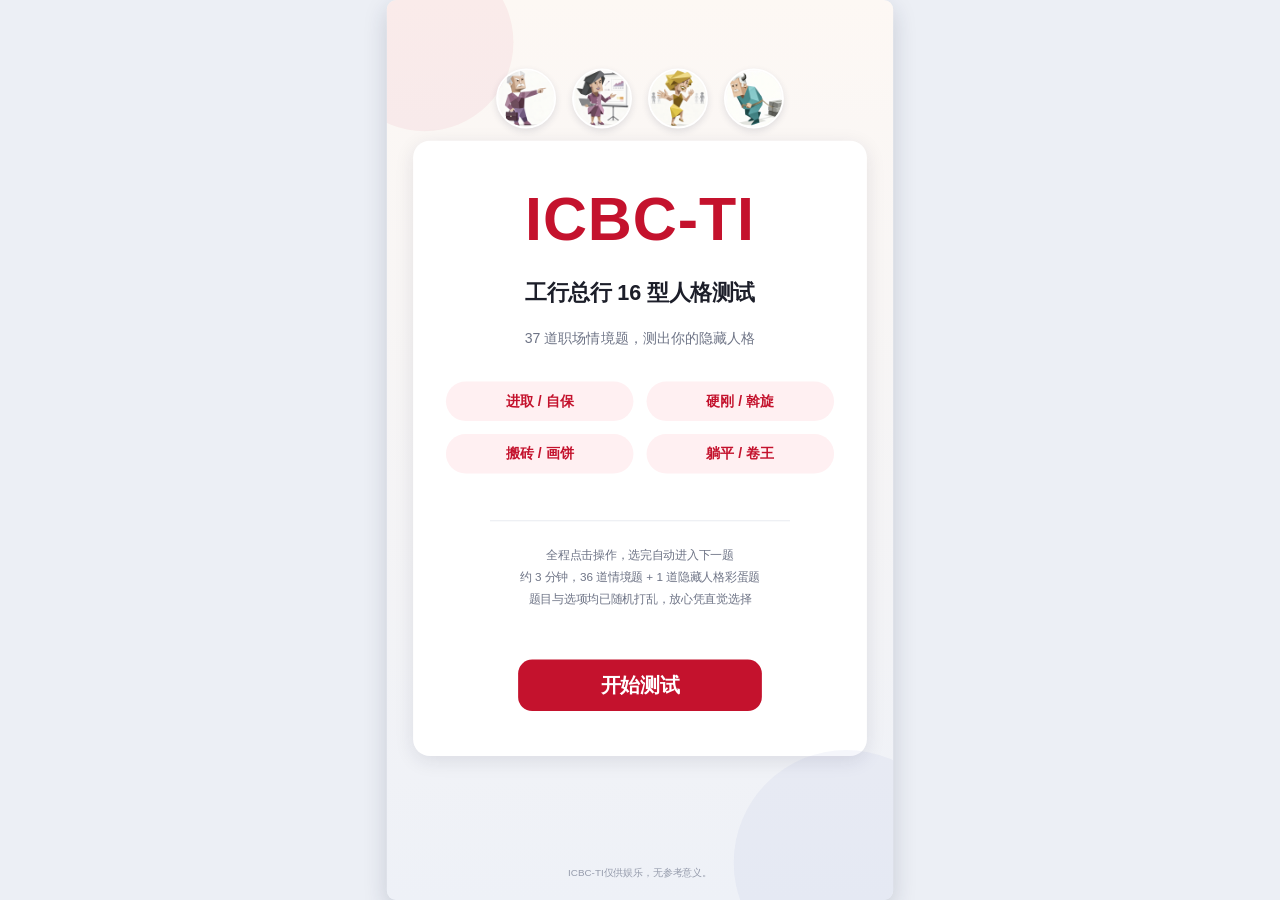
==== web/index.html @ fc636b25 "ICBC-TI" ====
<!DOCTYPE html>
<html lang="zh-CN">
<head>
<meta charset="utf-8">
<meta name="viewport" content="width=device-width, initial-scale=1, maximum-scale=1, user-scalable=no, viewport-fit=cover">
<title>ICBC-TI 人格测试 · 工行总行16型人格</title>
<meta name="description" content="37 道职场情境题，测出你在工行的隐藏人格。">
<meta property="og:title" content="ICBC-TI 人格测试 · 工行总行16型人格">
<meta property="og:description" content="37 道职场情境题，测出你的隐藏人格。">
<meta property="og:image" content="images/未来行长.png">
<link rel="stylesheet" href="css/style.css">
</head>
<body>

<div id="viewport">
  <div id="stage">

    <!-- 开始页 -->
    <section id="screen-start" class="screen">
      <div class="avatar-row" id="avatar-row"></div>
      <div class="start-card">
        <div class="start-title">ICBC-TI</div>
        <div class="start-sub">工行总行 16 型人格测试</div>
        <div class="start-desc">37 道职场情境题，测出你的隐藏人格</div>
        <div class="chip-row" id="chip-row"></div>
        <div class="start-divider"></div>
        <div class="start-tips">
          全程点击操作，选完自动进入下一题<br>
          约 3 分钟，36 道情境题 + 1 道隐藏人格彩蛋题<br>
          题目与选项均已随机打乱，放心凭直觉选择
        </div>
        <button class="btn-start" id="btn-start">开始测试</button>
      </div>
      <div class="disclaimer"></div>
    </section>

    <!-- 答题页 -->
    <section id="screen-quiz" class="screen">
      <div class="q-top">
        <div class="q-meta">
          <span class="q-index" id="q-index">第 1 / 37 题</span>
          <span id="q-done">已完成 0 / 37</span>
        </div>
        <div class="bar"><div id="q-progress-fill"></div></div>
      </div>

      <div class="qcard">
        <div class="pill-row">
          <span class="pill" id="q-index-pill">第 1 / 37 题</span>
          <span class="pill pill-gold" id="q-tag">隐藏人格彩蛋</span>
        </div>
        <div id="q-text"></div>
      </div>

      <div class="q-options" id="q-options"></div>
      <div class="q-hint" id="q-hint">点击选项即刻作答，选择后自动进入下一题</div>
      <div class="disclaimer"></div>
    </section>

    <!-- 报告页 -->
    <section id="screen-report" class="screen">
      <div id="report-card"></div>
      <div class="report-actions">
        <button class="btn btn-primary" id="btn-export">导出报告</button>
        <button class="btn btn-ghost" id="btn-again">再测一次</button>
      </div>
      <div class="disclaimer"></div>
    </section>

  </div>
</div>

<!-- 海报预览 / 保存 -->
<div id="share-layer">
  <img id="share-img" alt="ICBC-TI 人格报告">
  <div class="share-actions">
    <button class="btn btn-primary" id="btn-save">下载图片</button>
    <button class="btn btn-ghost" id="btn-share-close">关闭</button>
  </div>
  <div class="share-tip">微信内若无法下载，请长按上方图片保存到相册</div>
</div>

<div id="toast"></div>

<script src="js/data.js"></script>
<script src="js/poster.js"></script>
<script src="js/app.js"></script>
</body>
</html>
---- web/css/style.css ----
/* ICBC-TI 人格测试 · 网页版样式
 * 逻辑画布 1080x1920（9:16），整体等比缩放适配手机与电脑
 */
* { box-sizing: border-box; -webkit-tap-highlight-color: transparent; }

html, body {
  margin: 0;
  padding: 0;
  height: 100%;
  overflow: hidden;
  background: #ECEFF5;
  color: #1C1E29;
  font-family: "PingFang SC", "Microsoft YaHei", "Hiragino Sans GB",
    "Heiti SC", "Source Han Sans SC", "Noto Sans CJK SC", sans-serif;
  overscroll-behavior: none;
}

#viewport {
  position: fixed;
  left: 0; right: 0; top: 0; bottom: 0;
  display: flex;
  align-items: center;
  justify-content: center;
}

#stage {
  position: relative;
  flex: 0 0 auto;
  width: 1080px;
  height: 1920px;
  transform-origin: center center;
  background: linear-gradient(180deg, #FDF8F4 0%, #EEF1F7 100%);
  overflow: hidden;
  border-radius: 20px;
  box-shadow: 0 18px 50px rgba(30, 40, 70, 0.18);
}

#stage::before, #stage::after {
  content: '';
  position: absolute;
  border-radius: 50%;
  pointer-events: none;
}
#stage::before { left: -110px; top: -100px; width: 380px; height: 380px; background: rgba(196, 18, 45, .05); }
#stage::after { right: -140px; bottom: -160px; width: 480px; height: 480px; background: rgba(60, 90, 180, .05); }

.screen { position: absolute; left: 0; right: 0; top: 0; bottom: 0; display: none; flex-direction: column; }
.screen.active { display: flex; }

.disclaimer {
  position: absolute;
  left: 0; right: 0; bottom: 44px;
  text-align: center;
  font-size: 21px;
  color: #969CAC;
}

/* ---------------------------------------------------------- 开始页 */

#screen-start { align-items: center; }

.avatar-row { margin-top: 146px; display: flex; gap: 34px; }
.avatar {
  width: 128px; height: 128px;
  border-radius: 50%;
  border: 4px solid #fff;
  background: #fff;
  object-fit: cover;
  box-shadow: 0 6px 16px rgba(30, 40, 70, .12);
}

.start-card {
  margin-top: 26px;
  width: 968px;
  background: #fff;
  border-radius: 36px;
  padding: 96px 40px 96px;
  text-align: center;
  box-shadow: 0 10px 40px rgba(26, 32, 56, .10);
}

.start-title { font-size: 130px; font-weight: 800; color: #C4122D; line-height: 1.1; letter-spacing: 2px; }
.start-sub { margin-top: 56px; font-size: 46px; font-weight: 700; }
.start-desc { margin-top: 44px; font-size: 30px; color: #6E7486; }

.chip-row { margin-top: 72px; display: flex; flex-wrap: wrap; gap: 28px; justify-content: center; }
.chip {
  width: 400px; height: 84px; line-height: 84px;
  border-radius: 42px;
  background: #FFF0F2;
  color: #C4122D;
  font-size: 30px; font-weight: 700;
}

.start-divider { margin: 100px auto 0; width: 640px; height: 2px; background: #E7E9F0; }
.start-tips { margin-top: 48px; font-size: 25px; color: #6E7486; line-height: 1.9; }

.btn-start {
  margin-top: 104px;
  width: 520px; height: 110px;
  border: none;
  border-radius: 30px;
  background: #C4122D;
  color: #fff;
  font-size: 42px; font-weight: 700;
  font-family: inherit;
  cursor: pointer;
}
.btn-start:active { background: #A30C24; }

/* ---------------------------------------------------------- 答题页 */

#screen-quiz { padding: 0 56px; justify-content: center; }

.q-meta { display: flex; align-items: center; justify-content: space-between; font-size: 23px; color: #6E7486; }
.q-meta .q-index { font-size: 28px; font-weight: 700; color: #1C1E29; }

.bar { margin-top: 26px; height: 14px; border-radius: 7px; background: #E6E9F1; overflow: hidden; }
#q-progress-fill { height: 100%; width: 0; background: #C4122D; border-radius: 7px; transition: width .25s ease; }

.qcard {
  margin-top: 52px;
  background: #fff;
  border-radius: 32px;
  padding: 30px 44px 44px;
  box-shadow: 0 10px 40px rgba(26, 32, 56, .10);
}
.pill-row { display: flex; gap: 16px; }
.pill { height: 44px; line-height: 44px; padding: 0 22px; border-radius: 22px; background: #FFF0F2; color: #C4122D; font-size: 23px; font-weight: 700; }
.pill-gold { background: #FFF7E6; color: #B07808; font-size: 21px; }

#q-text { margin-top: 34px; font-size: 40px; font-weight: 700; line-height: 1.35; }

.q-options { margin-top: 44px; }
.option {
  position: relative;
  display: flex;
  align-items: center;
  height: 170px;
  padding: 0 48px;
  margin-bottom: 30px;
  background: #F8F9FC;
  border: 3px solid #DEE2EB;
  border-radius: 28px;
  cursor: pointer;
  transition: background .12s, border-color .12s, box-shadow .12s;
}
.q-options.bonus .option { height: 150px; }
.q-options.bonus .opt-text { font-size: 31px; }

.option.selected { background: #C4122D; border-color: #C4122D; color: #fff; box-shadow: 0 12px 30px rgba(196, 18, 45, .25); }
.option.dim { background: #FAFAFC; border-color: #EAECF2; color: #C4C7D0; }

.opt-badge {
  flex: 0 0 auto;
  width: 64px; height: 64px;
  border-radius: 50%;
  background: #EEEFF4;
  color: #6E7486;
  font-size: 30px; font-weight: 700;
  display: flex; align-items: center; justify-content: center;
}
.option.selected .opt-badge { background: #fff; color: #C4122D; }
.option.dim .opt-badge { background: #ECEEF4; color: #C4C7D0; }

.opt-text { margin-left: 48px; font-size: 34px; line-height: 1.35; }

.opt-flag {
  position: absolute;
  right: 24px; bottom: 16px;
  height: 38px; line-height: 38px;
  padding: 0 20px 0 46px;
  border-radius: 19px;
  background: #fff;
  color: #C4122D;
  font-size: 21px; font-weight: 700;
  display: none;
}
.option.selected .opt-flag { display: block; }
.opt-flag::before {
  content: '';
  position: absolute;
  left: 20px; top: 10px;
  width: 13px; height: 13px;
  border-right: 4px solid #C4122D;
  border-bottom: 4px solid #C4122D;
  transform: rotate(45deg);
}

.q-hint { position: absolute; left: 0; right: 0; bottom: 108px; text-align: center; font-size: 21px; color: #969CAC; }

/* ---------------------------------------------------------- 报告页 */

#report-card {
  position: absolute;
  left: 44px; top: 34px;
  width: 992px; height: 1726px;
  background: #fff;
  border-radius: 36px;
  box-shadow: 0 10px 40px rgba(26, 32, 56, .10);
}

.r-title { position: absolute; font-size: 26px; font-weight: 700; }
.r-date { position: absolute; font-size: 21px; color: #969CAC; }
.r-divider { position: absolute; height: 2px; background: #E7E9F0; }

.r-img { position: absolute; border-radius: 28px; border: 3px solid #E7E9F0; object-fit: cover; background: #F7F8FB; }

.r-code, .r-en, .r-name, .r-poles { position: absolute; left: 0; right: 0; text-align: center; }
.r-code { font-size: 68px; font-weight: 800; line-height: 1.2; }
.r-en { font-size: 23px; color: #6E7486; line-height: 1.35; }
.r-name { font-size: 40px; font-weight: 800; line-height: 1.2; }
.r-poles { font-size: 26px; color: #6E7486; }

.r-group {
  position: absolute;
  left: 50%;
  transform: translateX(-50%);
  height: 44px; line-height: 44px;
  padding: 0 30px;
  border-radius: 22px;
  font-size: 24px; font-weight: 700;
}

.r-hidden { position: absolute; border-radius: 22px; border: 3px solid; padding: 22px; }
.r-hidden-line { line-height: 1.35; }

.star-cell { position: absolute; text-align: center; }
.star-label { font-size: 22px; font-weight: 700; }
.star-row { margin-top: 10px; font-size: 27px; letter-spacing: 6px; }
.star { color: #E0E3EA; }
.star.on { color: #E8A828; }
.star-score { margin-top: 2px; font-size: 19px; color: #969CAC; }

.r-reading-title { position: absolute; font-size: 27px; font-weight: 700; }
.r-reading-bar { position: absolute; width: 56px; height: 5px; border-radius: 3px; background: #C4122D; }
.r-items { position: absolute; }
.r-item-label { font-size: 19px; font-weight: 700; color: #969CAC; line-height: 1.35; }
.r-item-value { line-height: 1.35; }

.report-actions {
  position: absolute;
  left: 0; right: 0; top: 1780px;
  display: flex; justify-content: center; gap: 40px;
}

.btn {
  width: 300px; height: 80px;
  border: none;
  border-radius: 22px;
  font-size: 30px; font-weight: 700;
  font-family: inherit;
  cursor: pointer;
}
.btn-primary { background: #C4122D; color: #fff; }
.btn-primary:active { background: #A30C24; }
.btn-ghost { background: #fff; color: #1C1E29; border: 2px solid #DEE2EB; }

/* ---------------------------------------------------------- 海报预览层 */

#share-layer {
  position: fixed;
  left: 0; right: 0; top: 0; bottom: 0;
  background: rgba(12, 16, 28, .88);
  display: none;
  flex-direction: column;
  align-items: center;
  justify-content: center;
  padding: 20px;
  z-index: 50;
}
#share-layer.active { display: flex; }
#share-img { max-height: 72vh; max-width: 92vw; border-radius: 14px; box-shadow: 0 20px 50px rgba(0, 0, 0, .5); }
.share-actions { margin-top: 22px; display: flex; gap: 20px; }
.share-tip { margin-top: 16px; color: #D7DBE6; font-size: 15px; text-align: center; line-height: 1.7; }

#toast {
  position: fixed;
  left: 50%; bottom: 36px;
  transform: translateX(-50%);
  max-width: 86vw;
  padding: 13px 22px;
  border-radius: 12px;
  background: rgba(32, 36, 48, .94);
  color: #fff;
  font-size: 15px;
  line-height: 1.5;
  opacity: 0;
  pointer-events: none;
  transition: opacity .2s;
  z-index: 60;
}
#toast.show { opacity: 1; }

/* 手机竖屏：铺满可视区域 */
@media (max-aspect-ratio: 9/16) {
  #stage { border-radius: 0; box-shadow: none; }
}
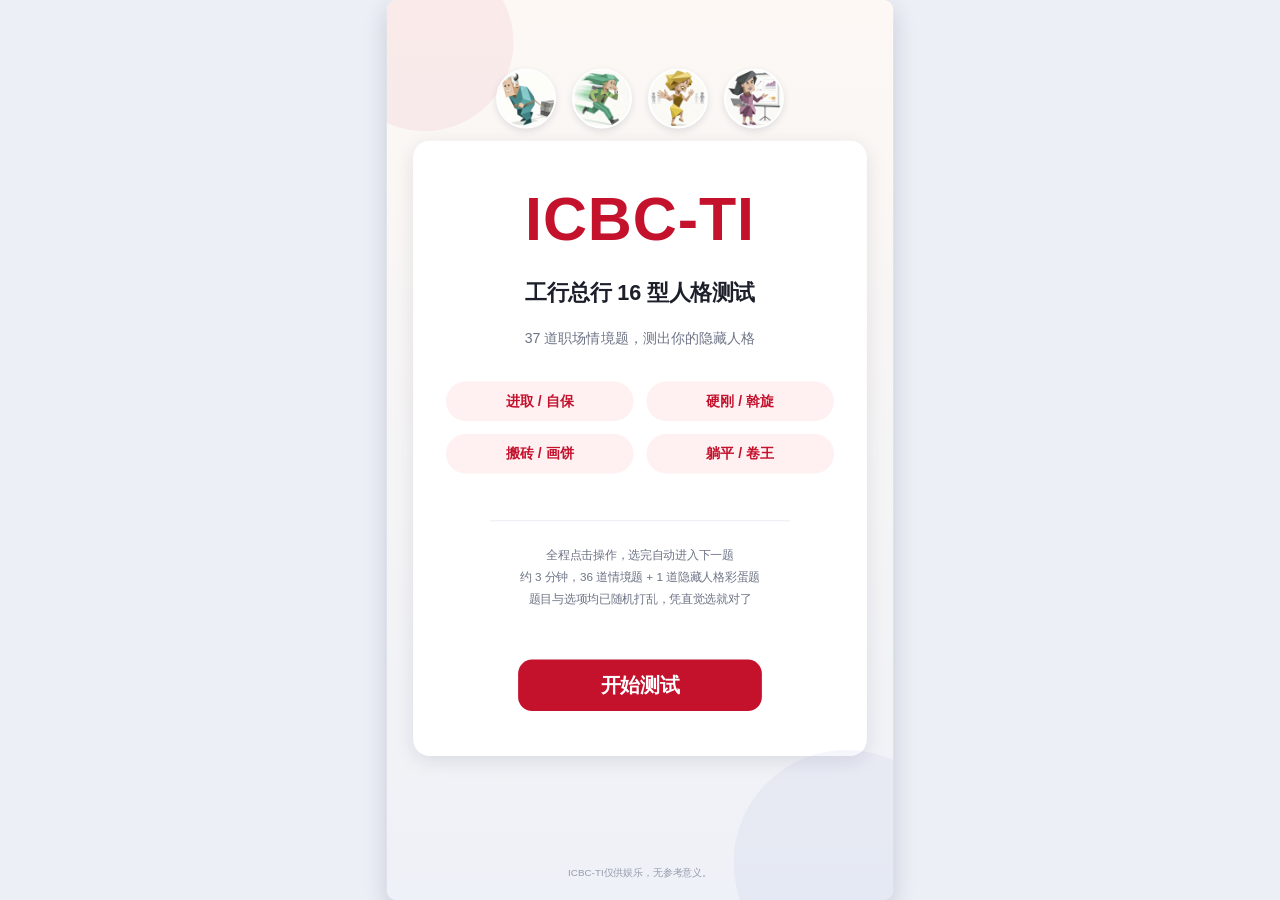
==== commit 160427f0: "ICBC-TI" ====
--- a/web/index.html
+++ b/web/index.html
@@ -7,7 +7,7 @@
 <meta name="description" content="37 道职场情境题，测出你在工行的隐藏人格。">
 <meta property="og:title" content="ICBC-TI 人格测试 · 工行总行16型人格">
 <meta property="og:description" content="37 道职场情境题，测出你的隐藏人格。">
-<meta property="og:image" content="images/未来行长.png">
+<meta property="og:image" content="images/p01.png">
 <link rel="stylesheet" href="css/style.css">
 </head>
 <body>
@@ -27,7 +27,7 @@
         <div class="start-tips">
           全程点击操作，选完自动进入下一题<br>
           约 3 分钟，36 道情境题 + 1 道隐藏人格彩蛋题<br>
-          题目与选项均已随机打乱，放心凭直觉选择
+          题目与选项均已随机打乱，凭直觉选就对了
         </div>
         <button class="btn-start" id="btn-start">开始测试</button>
       </div>
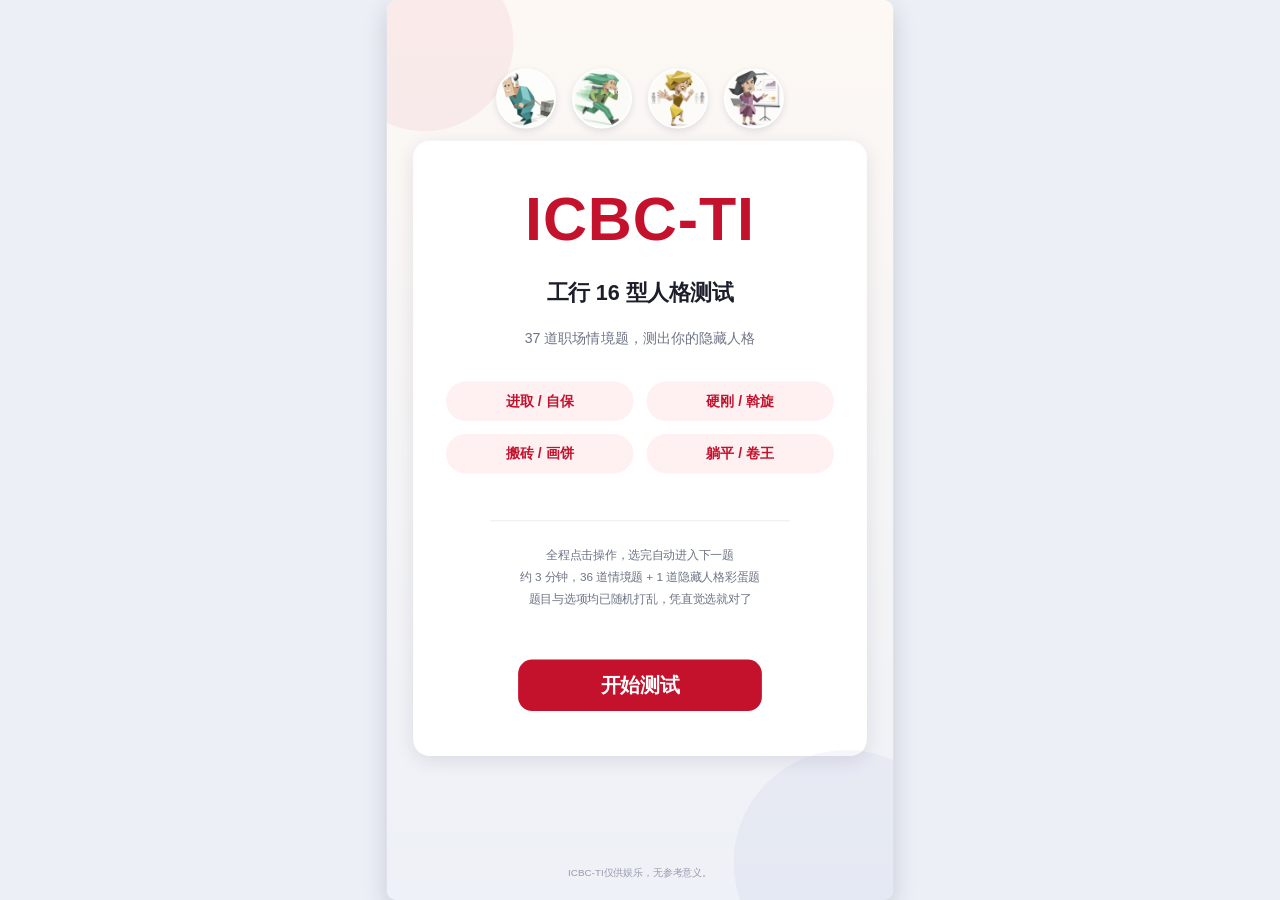
==== commit fd5f5ece: "fix: 首页去掉总行字样 + 压缩图片与精简隐藏人格块" ====
--- a/web/index.html
+++ b/web/index.html
@@ -3,9 +3,9 @@
 <head>
 <meta charset="utf-8">
 <meta name="viewport" content="width=device-width, initial-scale=1, maximum-scale=1, user-scalable=no, viewport-fit=cover">
-<title>ICBC-TI 人格测试 · 工行总行16型人格</title>
+<title>ICBC-TI 人格测试 · 工行16型人格</title>
 <meta name="description" content="37 道职场情境题，测出你在工行的隐藏人格。">
-<meta property="og:title" content="ICBC-TI 人格测试 · 工行总行16型人格">
+<meta property="og:title" content="ICBC-TI 人格测试 · 工行16型人格">
 <meta property="og:description" content="37 道职场情境题，测出你的隐藏人格。">
 <meta property="og:image" content="images/p01.png">
 <link rel="stylesheet" href="css/style.css">
@@ -20,7 +20,7 @@
       <div class="avatar-row" id="avatar-row"></div>
       <div class="start-card">
         <div class="start-title">ICBC-TI</div>
-        <div class="start-sub">工行总行 16 型人格测试</div>
+        <div class="start-sub">工行 16 型人格测试</div>
         <div class="start-desc">37 道职场情境题，测出你的隐藏人格</div>
         <div class="chip-row" id="chip-row"></div>
         <div class="start-divider"></div>
